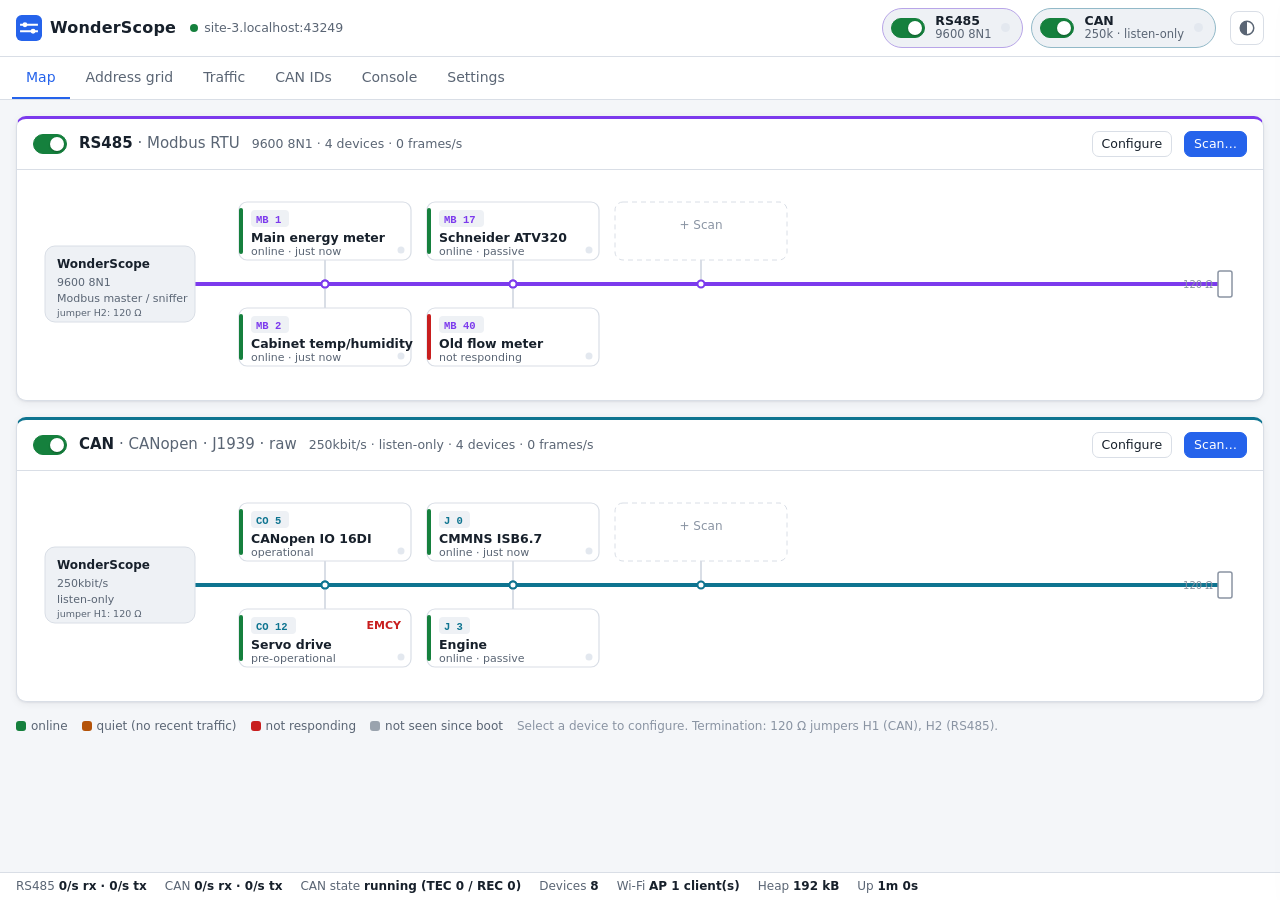
==== tools/mock/index.html @ 02e44f49 "WonderScope: RS485/CAN bus monitor and configurator for the Waveshare ESP32-S3-RS485-CAN Firmware (P" ====
<!doctype html>
<!-- Dashboard with a simulated backend: serve the project root and open /tools/mock/ -->
<html lang="en">
<head>
<meta charset="utf-8">
<meta name="viewport" content="width=device-width, initial-scale=1">
<meta name="color-scheme" content="light dark">
<title>WonderScope (mock)</title>
<link rel="stylesheet" href="../../web/style.css">
<script src="mock.js"></script>
</head>
<body>
<script>
  // Pull in the real dashboard markup so the mock always matches the firmware's page.
  fetch('../../web/index.html').then(r => r.text()).then(html => {
    const doc = new DOMParser().parseFromString(html, 'text/html');
    doc.querySelectorAll('script').forEach(s => s.remove());
    document.body.innerHTML = doc.body.innerHTML;
    try { const t = localStorage.getItem('bs.theme'); if (t === 'light' || t === 'dark') document.documentElement.dataset.theme = t; } catch (e) {}
    document.querySelector('link[rel=stylesheet]').href = '../../web/style.css?' + Date.now();
    const s = document.createElement('script'); s.src = '../../web/app.js?' + Date.now(); document.body.append(s);
  });
</script>
</body>
</html>
---- web/style.css ----
/* WonderScope dashboard. Light/dark follows the OS; data-theme on <html> overrides. */

:root {
  --bg: #f4f6f9;
  --surface: #ffffff;
  --surface-2: #eef1f5;
  --surface-3: #e3e8ef;
  --border: #d9dee6;
  --text: #17202b;
  --text-2: #5a6574;
  --text-3: #8a94a3;
  --accent: #2563eb;
  --accent-soft: #dbe6ff;
  --on-accent: #ffffff;
  --ok: #15803d;
  --ok-soft: #dcfce7;
  --warn: #b45309;
  --warn-soft: #fef3c7;
  --err: #c81e1e;
  --err-soft: #fee2e2;
  --idle: #9aa3ae;
  --rs485: #7c3aed;
  --rs485-soft: #ede9fe;
  --can: #0e7490;
  --can-soft: #cffafe;
  --shadow: 0 1px 2px rgba(16, 24, 40, .06), 0 2px 8px rgba(16, 24, 40, .06);
  --shadow-lg: 0 8px 32px rgba(16, 24, 40, .18);
  --mono: ui-monospace, "Cascadia Mono", "SF Mono", Menlo, Consolas, "Liberation Mono", monospace;
  --sans: system-ui, -apple-system, "Segoe UI", Roboto, "Helvetica Neue", Arial, sans-serif;
  --radius: 10px;
  --term-bg: #0f141a;
  --term-text: #d6dde6;
  color-scheme: light;
}

@media (prefers-color-scheme: dark) {
  :root:not([data-theme="light"]) {
    --bg: #0d1117;
    --surface: #161b22;
    --surface-2: #1c222b;
    --surface-3: #252c37;
    --border: #2b333f;
    --text: #e6eaf0;
    --text-2: #9ba6b4;
    --text-3: #6c7684;
    --accent: #5b9bff;
    --accent-soft: #1b2b48;
    --on-accent: #0b1220;
    --ok: #3fb950;
    --ok-soft: #12301b;
    --warn: #e3a008;
    --warn-soft: #33270b;
    --err: #f85149;
    --err-soft: #3a1416;
    --idle: #5d6774;
    --rs485: #a78bfa;
    --rs485-soft: #2a2145;
    --can: #22d3ee;
    --can-soft: #0e2f36;
    --shadow: 0 1px 2px rgba(0, 0, 0, .4);
    --shadow-lg: 0 8px 32px rgba(0, 0, 0, .55);
    --term-bg: #0a0d12;
    color-scheme: dark;
  }
}

:root[data-theme="dark"] {
  --bg: #0d1117;
  --surface: #161b22;
  --surface-2: #1c222b;
  --surface-3: #252c37;
  --border: #2b333f;
  --text: #e6eaf0;
  --text-2: #9ba6b4;
  --text-3: #6c7684;
  --accent: #5b9bff;
  --accent-soft: #1b2b48;
  --on-accent: #0b1220;
  --ok: #3fb950;
  --ok-soft: #12301b;
  --warn: #e3a008;
  --warn-soft: #33270b;
  --err: #f85149;
  --err-soft: #3a1416;
  --idle: #5d6774;
  --rs485: #a78bfa;
  --rs485-soft: #2a2145;
  --can: #22d3ee;
  --can-soft: #0e2f36;
  --shadow: 0 1px 2px rgba(0, 0, 0, .4);
  --shadow-lg: 0 8px 32px rgba(0, 0, 0, .55);
  --term-bg: #0a0d12;
  color-scheme: dark;
}

* { box-sizing: border-box; }
html, body { height: 100%; }
body {
  margin: 0;
  background: var(--bg);
  color: var(--text);
  font: 14px/1.45 var(--sans);
  display: flex;
  flex-direction: column;
  -webkit-text-size-adjust: 100%;
}
button, input, select, textarea { font: inherit; color: inherit; }
code, .mono { font-family: var(--mono); font-size: 12.5px; }
a { color: var(--accent); }
[hidden] { display: none !important; }

/* ---------------------------------------------------------------- top bar */
.topbar {
  display: flex; align-items: center; gap: 14px;
  padding: 8px 16px;
  background: var(--surface);
  border-bottom: 1px solid var(--border);
  flex-wrap: wrap;
}
.brand { display: flex; align-items: center; gap: 8px; font-weight: 700; font-size: 16px; letter-spacing: .2px; }
.brand svg { width: 26px; height: 26px; }
.brand-bg { fill: var(--accent); }
.conn { display: flex; align-items: center; gap: 6px; color: var(--text-2); font-size: 12.5px; }
.conn .dot { width: 8px; height: 8px; border-radius: 50%; background: var(--idle); }
.conn.ok .dot { background: var(--ok); }
.conn.bad .dot { background: var(--err); }
.bus-pills { display: flex; gap: 8px; margin-left: auto; flex-wrap: wrap; }
.pill {
  display: flex; align-items: center; gap: 10px;
  padding: 5px 12px 5px 8px;
  border: 1px solid var(--border); border-radius: 999px;
  background: var(--surface-2);
}
.pill[data-bus="rs485"] { border-color: color-mix(in srgb, var(--rs485) 35%, var(--border)); }
.pill[data-bus="can"] { border-color: color-mix(in srgb, var(--can) 35%, var(--border)); }
.pill-text { display: flex; flex-direction: column; line-height: 1.15; }
.pill-text b { font-size: 12.5px; }
.pill-text small { color: var(--text-2); font-size: 11.5px; white-space: nowrap; }
.led { width: 9px; height: 9px; border-radius: 50%; background: var(--surface-3); transition: background .25s, box-shadow .25s; }
.led.rx { background: var(--ok); box-shadow: 0 0 6px var(--ok); }
.led.err { background: var(--err); box-shadow: 0 0 6px var(--err); }
.icon-btn {
  width: 34px; height: 34px; border-radius: 8px; display: grid; place-items: center;
  border: 1px solid var(--border); background: var(--surface); cursor: pointer; color: var(--text-2);
}
.icon-btn:hover { color: var(--text); background: var(--surface-2); }
.icon-btn svg { width: 18px; height: 18px; }

/* switch */
.switch { position: relative; display: inline-block; width: 34px; height: 20px; flex: none; }
.switch input { opacity: 0; width: 0; height: 0; position: absolute; }
.switch span { position: absolute; inset: 0; background: var(--surface-3); border-radius: 999px; cursor: pointer; transition: background .2s; border: 1px solid var(--border); }
.switch span::before { content: ""; position: absolute; width: 14px; height: 14px; left: 2px; top: 2px; background: #fff; border-radius: 50%; transition: transform .2s; box-shadow: 0 1px 2px rgba(0,0,0,.3); }
.switch input:checked + span { background: var(--ok); border-color: var(--ok); }
.switch input:checked + span::before { transform: translateX(14px); }
.switch input:focus-visible + span { outline: 2px solid var(--accent); outline-offset: 2px; }

/* ---------------------------------------------------------------- tabs */
.tabs {
  display: flex; gap: 2px; padding: 0 12px;
  background: var(--surface); border-bottom: 1px solid var(--border);
  overflow-x: auto; scrollbar-width: none;
}
.tabs button {
  border: 0; background: none; padding: 10px 14px; cursor: pointer; color: var(--text-2);
  border-bottom: 2px solid transparent; white-space: nowrap; font-weight: 500;
}
.tabs button:hover { color: var(--text); }
.tabs button.active { color: var(--accent); border-bottom-color: var(--accent); }

.banner { background: var(--warn-soft); color: var(--warn); padding: 8px 16px; font-weight: 500; border-bottom: 1px solid var(--border); }

main { flex: 1; overflow: auto; position: relative; }
.view { display: none; padding: 16px; max-width: 1500px; margin: 0 auto; }
.view.active { display: block; }
#view-console.active { display: flex; flex-direction: column; height: 100%; }

/* ---------------------------------------------------------------- generic */
.card {
  background: var(--surface); border: 1px solid var(--border); border-radius: var(--radius);
  box-shadow: var(--shadow); margin-bottom: 16px;
}
.card-head { display: flex; align-items: center; gap: 12px; padding: 12px 16px; border-bottom: 1px solid var(--border); flex-wrap: wrap; }
.card-head h2, .card-head h3 { margin: 0; font-size: 15px; }
.card-body { padding: 14px 16px; }
.muted { color: var(--text-2); }
.faint { color: var(--text-3); }
.spacer { flex: 1; }
.row { display: flex; gap: 8px; align-items: center; flex-wrap: wrap; }
.stack { display: flex; flex-direction: column; gap: 8px; }

.btn {
  display: inline-flex; align-items: center; gap: 6px;
  padding: 6px 12px; border-radius: 8px; border: 1px solid var(--border);
  background: var(--surface); cursor: pointer; font-weight: 500; white-space: nowrap;
}
.btn:hover { background: var(--surface-2); }
.btn:disabled { opacity: .5; cursor: default; }
.btn.primary { background: var(--accent); border-color: var(--accent); color: var(--on-accent); }
.btn.primary:hover { filter: brightness(1.08); }
.btn.danger { color: var(--err); border-color: color-mix(in srgb, var(--err) 40%, var(--border)); }
.btn.danger:hover { background: var(--err-soft); }
.btn.small { padding: 3px 9px; font-size: 12.5px; border-radius: 7px; }
.btn.ghost { border-color: transparent; background: none; }
.btn.ghost:hover { background: var(--surface-2); }
.btn svg { width: 15px; height: 15px; }

input[type=text], input[type=number], input[type=password], input:not([type]), select, textarea {
  background: var(--surface); border: 1px solid var(--border); border-radius: 7px;
  padding: 6px 9px; min-width: 0;
}
input:focus, select:focus, textarea:focus { outline: 2px solid color-mix(in srgb, var(--accent) 55%, transparent); outline-offset: -1px; border-color: var(--accent); }
input[type=number] { width: 90px; }
input.w-sm { width: 70px; }
input.w-md { width: 130px; }
textarea { width: 100%; resize: vertical; min-height: 60px; }
label.field { display: flex; flex-direction: column; gap: 4px; font-size: 12.5px; color: var(--text-2); }
label.field > span { font-weight: 500; }
label.check { display: inline-flex; align-items: center; gap: 6px; cursor: pointer; }
.form-grid { display: grid; grid-template-columns: repeat(auto-fill, minmax(160px, 1fr)); gap: 12px; }
.hint { font-size: 12.5px; color: var(--text-2); margin: 6px 0 0; }
.warnbox { background: var(--warn-soft); color: var(--warn); padding: 8px 12px; border-radius: 8px; font-size: 13px; }
.errbox { background: var(--err-soft); color: var(--err); padding: 8px 12px; border-radius: 8px; font-size: 13px; }
.infobox { background: var(--accent-soft); color: var(--text); padding: 8px 12px; border-radius: 8px; font-size: 13px; }

.chip {
  display: inline-flex; align-items: center; gap: 5px; padding: 1px 8px; border-radius: 999px;
  font-size: 11.5px; font-weight: 600; background: var(--surface-2); color: var(--text-2); white-space: nowrap;
}
.chip::before { content: ""; width: 6px; height: 6px; border-radius: 50%; background: currentColor; }
.chip.ok { background: var(--ok-soft); color: var(--ok); }
.chip.warn { background: var(--warn-soft); color: var(--warn); }
.chip.err { background: var(--err-soft); color: var(--err); }
.chip.plain::before { display: none; }
.badge {
  display: inline-block; font: 600 11px/1 var(--mono); padding: 3px 6px; border-radius: 5px;
  background: var(--surface-2); color: var(--text-2);
}
.badge.rs485 { background: var(--rs485-soft); color: var(--rs485); }
.badge.can { background: var(--can-soft); color: var(--can); }

table.tbl { width: 100%; border-collapse: collapse; font-size: 13px; }
.tbl th { text-align: left; font-weight: 600; color: var(--text-2); font-size: 12px; padding: 6px 8px; border-bottom: 1px solid var(--border); position: sticky; top: 0; background: var(--surface); z-index: 1; white-space: nowrap; }
.tbl td { padding: 5px 8px; border-bottom: 1px solid var(--surface-2); vertical-align: top; }
.tbl tr:hover td { background: var(--surface-2); }
.tbl .mono { white-space: nowrap; }
.tbl th.sortable { cursor: pointer; user-select: none; }
.tbl th.sorted::after { content: " ▾"; }
.tbl th.sorted.asc::after { content: " ▴"; }
.table-wrap { overflow: auto; max-height: 70vh; }
.kv { display: grid; grid-template-columns: max-content 1fr; gap: 4px 14px; font-size: 13px; }
.kv dt { color: var(--text-2); }
.kv dd { margin: 0; word-break: break-word; }

/* ---------------------------------------------------------------- map */
.bus-card .card-head .meta { color: var(--text-2); font-size: 12.5px; }
.bus-card[data-bus="rs485"] { border-top: 3px solid var(--rs485); }
.bus-card[data-bus="can"] { border-top: 3px solid var(--can); }
.bus-card.off .topo { opacity: .45; filter: grayscale(.7); }
.topo-wrap { padding: 8px 8px 12px; overflow-x: auto; }
.topo { display: block; }
.topo .trunk { stroke-width: 4; fill: none; stroke-linecap: round; }
.bus-card[data-bus="rs485"] .trunk { stroke: var(--rs485); }
.bus-card[data-bus="can"] .trunk { stroke: var(--can); }
.topo .drop { stroke-width: 2; stroke: var(--border); }
.topo .gw rect { fill: var(--surface-2); stroke: var(--border); }
.topo .gw text { fill: var(--text); font-size: 12px; font-weight: 600; }
.topo .gw .sub { fill: var(--text-2); font-weight: 400; font-size: 11px; }
.topo .term { stroke: var(--text-3); fill: var(--surface); stroke-width: 1.5; }
.topo .term-label { fill: var(--text-3); font-size: 10px; }
.topo .node { cursor: pointer; }
.topo .node rect.box { fill: var(--surface); stroke: var(--border); stroke-width: 1.2; transition: stroke .2s; }
.topo .node:hover rect.box, .topo .node:focus rect.box { stroke: var(--accent); stroke-width: 2; }
.topo .node.selected rect.box { stroke: var(--accent); stroke-width: 2.5; }
.topo .node .strip { fill: var(--idle); }
.topo .node.ok .strip { fill: var(--ok); }
.topo .node.stale .strip { fill: var(--warn); }
.topo .node.err .strip { fill: var(--err); }
.topo .node .t1 { fill: var(--text); font-size: 12.5px; font-weight: 600; }
.topo .node .t2 { fill: var(--text-2); font-size: 11px; }
.topo .node .tag { font: 600 10.5px var(--mono); }
.topo .node .tagbg { fill: var(--surface-2); }
.bus-card[data-bus="rs485"] .node .tag { fill: var(--rs485); }
.bus-card[data-bus="can"] .node .tag { fill: var(--can); }
.topo .node .act { fill: var(--surface-3); }
.topo .node .act.on { animation: act .5s ease-out; }
@keyframes act { 0% { fill: var(--ok); } 100% { fill: var(--surface-3); } }
.topo .ghost rect { fill: none; stroke: var(--border); stroke-dasharray: 5 4; }
.topo .ghost text { fill: var(--text-3); font-size: 12px; }
.topo .ghost { cursor: pointer; }
.topo .ghost:hover rect { stroke: var(--accent); }

.scanbar { display: flex; align-items: center; gap: 12px; padding: 8px 16px; background: var(--accent-soft); border-bottom: 1px solid var(--border); font-size: 13px; }
.progress { flex: 1; height: 6px; background: var(--surface-3); border-radius: 99px; overflow: hidden; min-width: 80px; }
.progress > div { height: 100%; background: var(--accent); width: 0; transition: width .2s; }

.legend { display: flex; gap: 14px; flex-wrap: wrap; font-size: 12px; color: var(--text-2); align-items: center; }
.legend i { display: inline-block; width: 10px; height: 10px; border-radius: 3px; margin-right: 5px; vertical-align: -1px; }

/* ---------------------------------------------------------------- grid */
.addr-grid { display: grid; grid-template-columns: repeat(16, minmax(34px, 58px)); gap: 4px; }
.cell {
  aspect-ratio: 1.25; min-height: 30px; border-radius: 6px; border: 1px solid var(--border);
  background: var(--surface); font: 500 11.5px var(--mono); color: var(--text-3);
  display: grid; place-items: center; cursor: pointer; padding: 0; position: relative;
}
.cell:hover { border-color: var(--accent); color: var(--text); }
.cell.found { background: var(--ok-soft); color: var(--ok); border-color: color-mix(in srgb, var(--ok) 45%, var(--border)); font-weight: 700; }
.cell.found.stale { background: var(--warn-soft); color: var(--warn); border-color: color-mix(in srgb, var(--warn) 45%, var(--border)); }
.cell.found.err { background: var(--err-soft); color: var(--err); border-color: color-mix(in srgb, var(--err) 45%, var(--border)); }
.cell.found.offline { background: var(--surface-2); color: var(--text-2); border-style: dashed; }
.cell.scanning { outline: 2px solid var(--accent); outline-offset: 1px; }
.cell.scanned:not(.found) { background: var(--surface-2); }
.cell.selected { box-shadow: 0 0 0 2px var(--accent); }
.cell .lbl { position: absolute; bottom: 1px; left: 0; right: 0; font-size: 8.5px; overflow: hidden; white-space: nowrap; text-overflow: ellipsis; font-weight: 400; padding: 0 2px; }
.seg { display: inline-flex; border: 1px solid var(--border); border-radius: 8px; overflow: hidden; }
.seg button { border: 0; background: var(--surface); padding: 5px 12px; cursor: pointer; color: var(--text-2); }
.seg button + button { border-left: 1px solid var(--border); }
.seg button.on { background: var(--accent-soft); color: var(--accent); font-weight: 600; }

/* ---------------------------------------------------------------- traffic */
.toolbar { display: flex; gap: 8px; align-items: center; flex-wrap: wrap; margin-bottom: 10px; }
.traffic-table td.data { font-family: var(--mono); font-size: 12px; word-break: break-all; }
.traffic-table td.dec { font-size: 12px; color: var(--text-2); }
.traffic-table tr.tx td { background: color-mix(in srgb, var(--accent-soft) 45%, transparent); }
.traffic-table tr.bad td.data { color: var(--err); }
.traffic-table .bus-rs485 { color: var(--rs485); font-weight: 600; }
.traffic-table .bus-can { color: var(--can); font-weight: 600; }
.ids-table .chg { background: var(--warn-soft); color: var(--warn); border-radius: 3px; }
.empty { padding: 32px; text-align: center; color: var(--text-2); }

/* ---------------------------------------------------------------- console */
.term {
  flex: 1; min-height: 300px; background: var(--term-bg); color: var(--term-text); border-radius: var(--radius);
  font: 13px/1.45 var(--mono); padding: 12px 14px; overflow: auto; white-space: pre-wrap; word-break: break-word;
  border: 1px solid var(--border);
}
.term .in { color: #7cc4ff; }
.term .err { color: #ff8b85; }
.term .note { color: #98a3b3; }
.term .tr { color: #b8e3b0; }
.term-input { display: flex; align-items: center; gap: 0; margin-top: 8px; background: var(--term-bg); border-radius: var(--radius); border: 1px solid var(--border); padding: 0 12px; }
.term-input span { font: 13px var(--mono); color: #7cc4ff; white-space: nowrap; }
.term-input input { flex: 1; background: transparent; border: 0; color: var(--term-text); font: 13px var(--mono); padding: 10px 8px; outline: none; }
.term-input input:focus { outline: none; }
.term-bar { display: flex; gap: 8px; align-items: center; margin-bottom: 8px; flex-wrap: wrap; }

/* ---------------------------------------------------------------- drawer */
.drawer {
  position: fixed; top: 0; right: 0; bottom: 0; width: min(560px, 100vw);
  background: var(--surface); border-left: 1px solid var(--border); box-shadow: var(--shadow-lg);
  transform: translateX(105%); transition: transform .22s ease; z-index: 30; display: flex; flex-direction: column;
}
.drawer.open { transform: none; }
.drawer-inner { flex: 1; overflow: auto; display: flex; flex-direction: column; }
.scrim { position: fixed; inset: 0; background: rgba(0,0,0,.25); z-index: 25; opacity: 0; pointer-events: none; transition: opacity .2s; }
.scrim.open { opacity: 1; pointer-events: auto; }
@media (min-width: 1100px) { .scrim.open { opacity: 0; pointer-events: none; } }
.dh { padding: 14px 16px 0; border-bottom: 1px solid var(--border); position: sticky; top: 0; background: var(--surface); z-index: 2; }
.dh-top { display: flex; gap: 10px; align-items: center; }
.dh-title { flex: 1; min-width: 0; }
.dh-title input { font-size: 16px; font-weight: 600; border: 1px solid transparent; background: none; width: 100%; padding: 3px 6px; margin-left: -6px; }
.dh-title input:hover { border-color: var(--border); }
.dh-sub { font-size: 12.5px; color: var(--text-2); margin: 2px 0 8px; }
.dtabs { display: flex; gap: 2px; margin-top: 6px; }
.dtabs button { border: 0; background: none; padding: 8px 12px; cursor: pointer; color: var(--text-2); border-bottom: 2px solid transparent; font-weight: 500; }
.dtabs button.active { color: var(--accent); border-bottom-color: var(--accent); }
.dbody { padding: 14px 16px 24px; }
.dsec { margin-bottom: 18px; }
.dsec h4 { margin: 0 0 8px; font-size: 13px; color: var(--text-2); text-transform: uppercase; letter-spacing: .5px; }
.val-big { font: 600 18px var(--mono); }
.spark { width: 90px; height: 24px; }
.spark path { fill: none; stroke: var(--accent); stroke-width: 1.5; }
.edit-in { width: 90px; font-family: var(--mono); font-size: 12px; padding: 2px 6px; }
.nmt-row .btn { flex: 1; justify-content: center; }

/* ---------------------------------------------------------------- status bar */
.statusbar {
  display: flex; gap: 18px; padding: 5px 16px; font-size: 12px; color: var(--text-2);
  background: var(--surface); border-top: 1px solid var(--border); flex-wrap: wrap;
}
.statusbar b { color: var(--text); font-weight: 600; }
.statusbar .err b { color: var(--err); }

/* ---------------------------------------------------------------- toasts & modal */
.toasts { position: fixed; bottom: 40px; left: 50%; transform: translateX(-50%); display: flex; flex-direction: column; gap: 8px; z-index: 50; align-items: center; pointer-events: none; }
.toast { background: var(--text); color: var(--bg); padding: 9px 14px; border-radius: 8px; box-shadow: var(--shadow-lg); max-width: min(90vw, 560px); font-size: 13px; pointer-events: auto; animation: tin .2s ease; }
.toast.err { background: var(--err); color: #fff; }
.toast.ok { background: var(--ok); color: #fff; }
@keyframes tin { from { transform: translateY(8px); opacity: 0; } }
dialog { border: 1px solid var(--border); border-radius: 12px; padding: 0; background: var(--surface); color: var(--text); box-shadow: var(--shadow-lg); width: min(560px, calc(100vw - 32px)); }
dialog::backdrop { background: rgba(0,0,0,.35); }
.mh { padding: 14px 18px; border-bottom: 1px solid var(--border); font-weight: 600; font-size: 15px; }
.mb { padding: 16px 18px; display: flex; flex-direction: column; gap: 12px; }
.mf { padding: 12px 18px; border-top: 1px solid var(--border); display: flex; justify-content: flex-end; gap: 8px; }

/* ---------------------------------------------------------------- settings */
.settings-grid { display: grid; grid-template-columns: repeat(auto-fill, minmax(420px, 1fr)); gap: 16px; align-items: start; }
.settings-grid .card { margin: 0; }

@media (max-width: 700px) {
  .topbar { gap: 8px; padding: 8px 12px; }
  .bus-pills { margin-left: 0; width: 100%; }
  .pill { flex: 1; }
  .view { padding: 12px; }
  .settings-grid { grid-template-columns: 1fr; }
  .addr-grid { grid-template-columns: repeat(8, 1fr); }
  .statusbar { gap: 10px; }
  .hide-sm { display: none; }
}
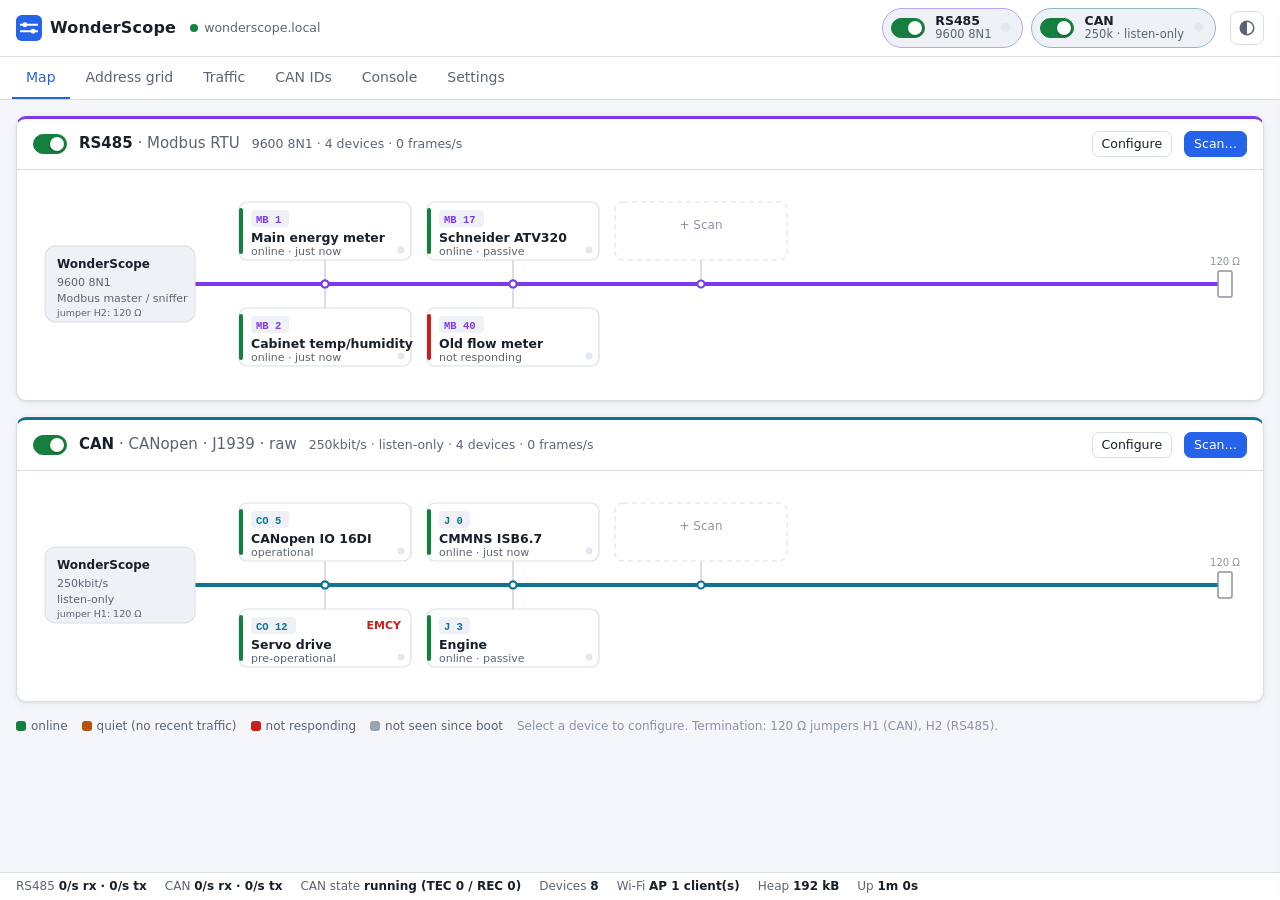
==== commit 45ffe9b0: "README: interface screenshots and hardware images Screenshots from the dashboard simulator (light an" ====
--- a/tools/mock/index.html
+++ b/tools/mock/index.html
@@ -1,5 +1,8 @@
 <!doctype html>
-<!-- Dashboard with a simulated backend: serve the project root and open /tools/mock/ -->
+<!-- Dashboard with a simulated backend: serve the project root and open /tools/mock/
+     Query parameters (for screenshots):
+       view=map|grid|traffic|ids|console|settings  theme=light|dark
+       open=<device key>  tab=<panel tab label>  cmds=<console commands, ';'-separated> -->
 <html lang="en">
 <head>
 <meta charset="utf-8">
@@ -11,6 +14,36 @@
 </head>
 <body>
 <script>
+  const q = new URLSearchParams(location.search);
+  try {
+    if (q.get('view')) localStorage.setItem('bs.view', JSON.stringify(q.get('view')));
+    if (q.get('theme')) localStorage.setItem('bs.theme', q.get('theme'));
+  } catch (e) {}
+  const sleep = ms => new Promise(r => setTimeout(r, ms));
+  async function script() {
+    await sleep(1200);
+    const key = q.get('open');
+    if (key) {
+      const find = () => [...document.querySelectorAll('g.node')].find(g => (g.querySelector('title') || {}).textContent?.startsWith(key + '\n'));
+      let node;
+      for (let i = 0; i < 40 && !(node = find()); i++) {
+        window.dispatchEvent(new Event('resize'));  // forces a synchronous map layout
+        await sleep(250);
+      }
+      if (node) node.dispatchEvent(new MouseEvent('click', { bubbles: true }));
+      await sleep(400);
+      const tab = q.get('tab');
+      if (tab) { const b = [...document.querySelectorAll('.dtabs button')].find(b => b.textContent === tab); if (b) b.click(); }
+    }
+    const cmds = q.get('cmds');
+    if (cmds) {
+      const inp = document.querySelector('.term-input input');
+      for (const c of cmds.split(';')) {
+        inp.value = c; inp.dispatchEvent(new KeyboardEvent('keydown', { key: 'Enter', bubbles: true }));
+        await sleep(300);
+      }
+    }
+  }
   // Pull in the real dashboard markup so the mock always matches the firmware's page.
   fetch('../../web/index.html').then(r => r.text()).then(html => {
     const doc = new DOMParser().parseFromString(html, 'text/html');
@@ -18,7 +51,9 @@
     document.body.innerHTML = doc.body.innerHTML;
     try { const t = localStorage.getItem('bs.theme'); if (t === 'light' || t === 'dark') document.documentElement.dataset.theme = t; } catch (e) {}
     document.querySelector('link[rel=stylesheet]').href = '../../web/style.css?' + Date.now();
-    const s = document.createElement('script'); s.src = '../../web/app.js?' + Date.now(); document.body.append(s);
+    const s = document.createElement('script'); s.src = '../../web/app.js?' + Date.now();
+    s.onload = script;
+    document.body.append(s);
   });
 </script>
 </body>
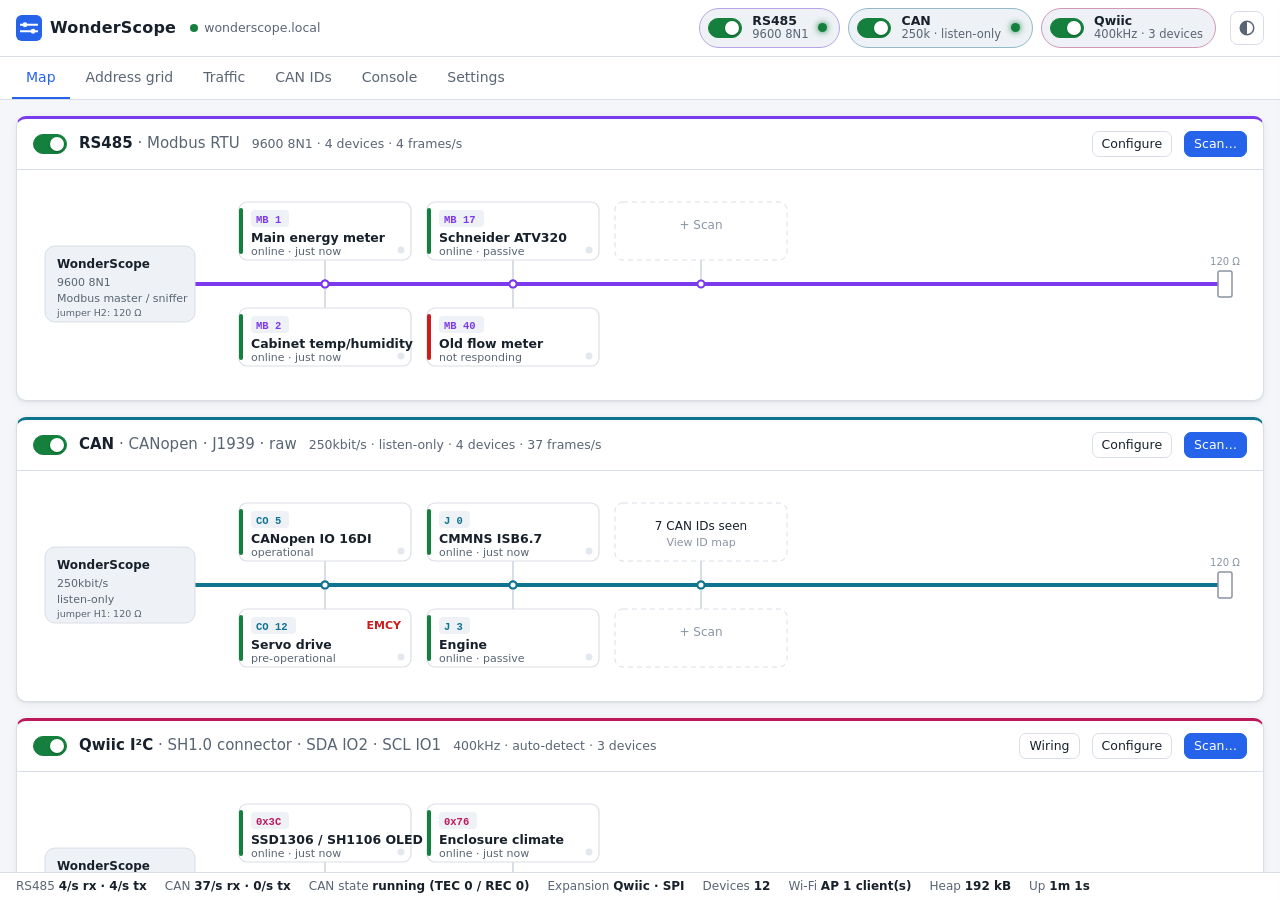
==== commit 31005d43: "Add I2C and SPI expansion buses Qwiic I2C on the SH1.0 connector (SDA IO2, SCL IO1), header I2C (IO8" ====
--- a/tools/mock/index.html
+++ b/tools/mock/index.html
@@ -2,7 +2,8 @@
 <!-- Dashboard with a simulated backend: serve the project root and open /tools/mock/
      Query parameters (for screenshots):
        view=map|grid|traffic|ids|console|settings  theme=light|dark
-       open=<device key>  tab=<panel tab label>  cmds=<console commands, ';'-separated> -->
+       open=<device key>  tab=<panel tab label>  cmds=<console commands, ';'-separated>
+       scroll=<bus card id>  chart=<ms delay before opening the first trend graph> -->
 <html lang="en">
 <head>
 <meta charset="utf-8">
@@ -35,6 +36,13 @@
       const tab = q.get('tab');
       if (tab) { const b = [...document.querySelectorAll('.dtabs button')].find(b => b.textContent === tab); if (b) b.click(); }
     }
+    const scroll = q.get('scroll');
+    if (scroll) { await sleep(300); const el = document.getElementById('buscard-' + scroll); if (el) el.scrollIntoView(); }
+    if (q.get('chart')) {
+      await sleep(+q.get('chart'));
+      const b = document.querySelector('#dValues .spark-btn, #dWatchValues .spark-btn');
+      if (b) b.click();
+    }
     const cmds = q.get('cmds');
     if (cmds) {
       const inp = document.querySelector('.term-input input');
--- a/web/style.css
+++ b/web/style.css
@@ -23,6 +23,10 @@
   --rs485-soft: #ede9fe;
   --can: #0e7490;
   --can-soft: #cffafe;
+  --i2c: #be185d;
+  --i2c-soft: #fce7f3;
+  --spi: #4d7c0f;
+  --spi-soft: #ecfccb;
   --shadow: 0 1px 2px rgba(16, 24, 40, .06), 0 2px 8px rgba(16, 24, 40, .06);
   --shadow-lg: 0 8px 32px rgba(16, 24, 40, .18);
   --mono: ui-monospace, "Cascadia Mono", "SF Mono", Menlo, Consolas, "Liberation Mono", monospace;
@@ -57,6 +61,10 @@
     --rs485-soft: #2a2145;
     --can: #22d3ee;
     --can-soft: #0e2f36;
+    --i2c: #f472b6;
+    --i2c-soft: #3a1529;
+    --spi: #a3e635;
+    --spi-soft: #22300c;
     --shadow: 0 1px 2px rgba(0, 0, 0, .4);
     --shadow-lg: 0 8px 32px rgba(0, 0, 0, .55);
     --term-bg: #0a0d12;
@@ -87,6 +95,10 @@
   --rs485-soft: #2a2145;
   --can: #22d3ee;
   --can-soft: #0e2f36;
+  --i2c: #f472b6;
+  --i2c-soft: #3a1529;
+  --spi: #a3e635;
+  --spi-soft: #22300c;
   --shadow: 0 1px 2px rgba(0, 0, 0, .4);
   --shadow-lg: 0 8px 32px rgba(0, 0, 0, .55);
   --term-bg: #0a0d12;
@@ -238,6 +250,9 @@
 }
 .badge.rs485 { background: var(--rs485-soft); color: var(--rs485); }
 .badge.can { background: var(--can-soft); color: var(--can); }
+.badge.qwiic, .badge.i2c { background: var(--i2c-soft); color: var(--i2c); }
+.badge.spi { background: var(--spi-soft); color: var(--spi); }
+.pill[data-bus="qwiic"] { border-color: color-mix(in srgb, var(--i2c) 35%, var(--border)); }
 
 table.tbl { width: 100%; border-collapse: collapse; font-size: 13px; }
 .tbl th { text-align: left; font-weight: 600; color: var(--text-2); font-size: 12px; padding: 6px 8px; border-bottom: 1px solid var(--border); position: sticky; top: 0; background: var(--surface); z-index: 1; white-space: nowrap; }
@@ -256,6 +271,13 @@
 .bus-card .card-head .meta { color: var(--text-2); font-size: 12.5px; }
 .bus-card[data-bus="rs485"] { border-top: 3px solid var(--rs485); }
 .bus-card[data-bus="can"] { border-top: 3px solid var(--can); }
+.bus-card[data-bus="qwiic"], .bus-card[data-bus="i2c"] { border-top: 3px solid var(--i2c); }
+.bus-card[data-bus="spi"] { border-top: 3px solid var(--spi); }
+.bus-card[data-bus="qwiic"] .trunk, .bus-card[data-bus="i2c"] .trunk { stroke: var(--i2c); }
+.bus-card[data-bus="spi"] .trunk { stroke: var(--spi); }
+.bus-card[data-bus="qwiic"] .node .tag, .bus-card[data-bus="i2c"] .node .tag { fill: var(--i2c); }
+.bus-card[data-bus="spi"] .node .tag { fill: var(--spi); }
+.xbus-hint { padding: 12px 16px; color: var(--text-2); font-size: 13px; }
 .bus-card.off .topo { opacity: .45; filter: grayscale(.7); }
 .topo-wrap { padding: 8px 8px 12px; overflow-x: auto; }
 .topo { display: block; }
@@ -326,6 +348,8 @@
 .traffic-table tr.bad td.data { color: var(--err); }
 .traffic-table .bus-rs485 { color: var(--rs485); font-weight: 600; }
 .traffic-table .bus-can { color: var(--can); font-weight: 600; }
+.traffic-table .bus-i2c { color: var(--i2c); font-weight: 600; }
+.traffic-table .bus-spi { color: var(--spi); font-weight: 600; }
 .ids-table .chg { background: var(--warn-soft); color: var(--warn); border-radius: 3px; }
 .empty { padding: 32px; text-align: center; color: var(--text-2); }
 
@@ -369,8 +393,37 @@
 .dsec { margin-bottom: 18px; }
 .dsec h4 { margin: 0 0 8px; font-size: 13px; color: var(--text-2); text-transform: uppercase; letter-spacing: .5px; }
 .val-big { font: 600 18px var(--mono); }
-.spark { width: 90px; height: 24px; }
+.spark { width: 90px; height: 24px; display: block; }
 .spark path { fill: none; stroke: var(--accent); stroke-width: 1.5; }
+.spark-btn { border: 1px solid transparent; background: none; padding: 2px; border-radius: 6px; cursor: pointer; }
+.spark-btn:hover { border-color: var(--border); background: var(--surface-2); }
+.spark-btn.on { border-color: var(--accent); background: var(--accent-soft); }
+.big-chart { width: 100%; height: auto; display: block; }
+.big-chart .ch-bg { fill: var(--surface-2); }
+.big-chart .ch-grid { stroke: var(--border); stroke-width: 1; }
+.big-chart .ch-lbl { fill: var(--text-2); font: 10.5px var(--mono); }
+.big-chart .ch-line { fill: none; stroke: var(--accent); stroke-width: 2; stroke-linejoin: round; }
+.big-chart .ch-dot { fill: var(--accent); }
+.xsec { border: 1px solid var(--border); border-radius: 8px; padding: 10px 12px; display: flex; flex-direction: column; gap: 8px; }
+.pin-diagram { width: 100%; max-width: 560px; height: auto; display: block; }
+.pin-diagram .pd-title { fill: var(--text); font-size: 12.5px; font-weight: 600; }
+.pin-diagram .pd-body { fill: var(--surface-2); stroke: var(--border); }
+.pin-diagram .pd-pin { stroke: var(--border); fill: var(--surface-2); }
+.pin-diagram .pd-lbl { fill: var(--text); font: 600 11.5px var(--mono); }
+.pin-diagram .pd-name { fill: var(--text); font: 11.5px var(--mono); }
+.pin-diagram .pd-fn { font-size: 11.5px; font-weight: 600; fill: var(--text-2); }
+.pin-diagram .pd-dot { stroke-width: 2; fill: var(--surface); stroke: var(--text-3); }
+.pin-diagram .pd-note { fill: var(--text-3); font-size: 11px; }
+.pin-diagram .pd-pwr { fill: var(--err-soft); stroke: var(--err); }
+.pin-diagram .pd-gnd { fill: var(--surface-3); stroke: var(--text-2); }
+.pin-diagram .pd-i2c { fill: var(--i2c-soft); stroke: var(--i2c); }
+.pin-diagram .pd-spi, .pin-diagram .pd-cs { fill: var(--spi-soft); stroke: var(--spi); }
+.pin-diagram .pd-cs { stroke-dasharray: 3 2; }
+.pin-diagram .pd-usb { fill: var(--surface); stroke: var(--text-3); stroke-dasharray: 2 2; }
+.pin-diagram .pd-t-i2c { fill: var(--i2c); }
+.pin-diagram .pd-t-spi, .pin-diagram .pd-t-cs { fill: var(--spi); }
+.pin-diagram .pd-t-usb { fill: var(--text-3); }
+.pin-diagram .pd-dim { opacity: .35; }
 .edit-in { width: 90px; font-family: var(--mono); font-size: 12px; padding: 2px 6px; }
 .nmt-row .btn { flex: 1; justify-content: center; }
 
